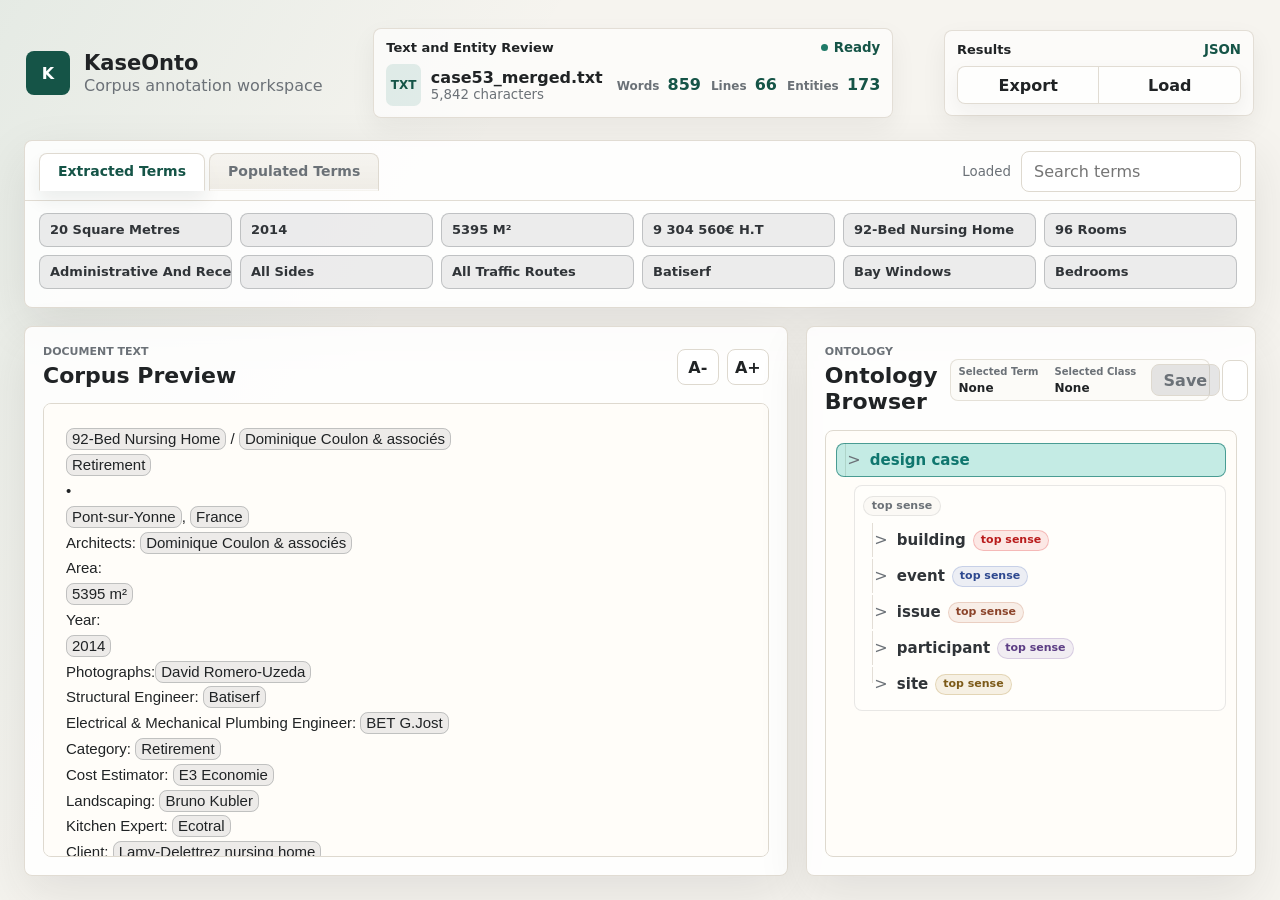
==== versions/v1_current_ui/index.html @ 256a2a34 "init" ====
<!doctype html>
<html lang="zh-Hant">
  <head>
    <meta charset="utf-8" />
    <meta name="viewport" content="width=device-width, initial-scale=1" />
    <title>KaseOnto Corpus Viewer</title>
    <link rel="stylesheet" href="./styles.css" />
  </head>
  <body>
    <main class="app-shell">
      <aside class="sidebar">
        <div class="brand">
          <div class="brand-main">
            <div class="brand-mark">K</div>
            <div>
              <h1>KaseOnto</h1>
              <p>Corpus annotation workspace</p>
            </div>
          </div>
          <div class="compact-review document-summary" aria-label="Document summary">
            <div class="compact-review-title">
              <span>Text and Entity Review</span>
              <small><i></i>Ready</small>
            </div>
            <div class="document-file">
              <span class="file-icon">TXT</span>
              <span>
                <strong id="file-name">case53_merged.txt</strong>
                <small id="file-meta">Preparing document</small>
              </span>
            </div>
            <div class="compact-stats">
              <span>Words <strong id="word-count">0</strong></span>
              <span>Lines <strong id="line-count">0</strong></span>
              <span>Entities <strong id="entity-count">0</strong></span>
            </div>
          </div>
          <div class="compact-review result-card" aria-label="Result actions">
            <div class="compact-review-title">
              <span>Results</span>
              <small>JSON</small>
            </div>
            <div class="result-actions">
              <button id="export-results" class="secondary-action" type="button">Export</button>
              <button id="load-results" class="secondary-action" type="button">Load</button>
              <input id="results-file" type="file" accept="application/json,.json" hidden />
            </div>
          </div>
        </div>

        <section class="panel entity-panel compact-entity-panel" aria-labelledby="entity-title">
          <div class="panel-heading">
            <div class="entity-tabs" role="tablist" aria-label="Entity list tabs">
              <button
                id="entity-title"
                class="entity-tab is-active"
                type="button"
                role="tab"
                aria-selected="true"
                data-tab="extracted"
              >
                Extracted Terms
              </button>
              <button
                class="entity-tab"
                type="button"
                role="tab"
                aria-selected="false"
                data-tab="populated"
              >
                Populated Terms
              </button>
            </div>
            <div class="entity-head-actions">
              <small id="corpus-status">Loading</small>
              <input id="entity-search" type="search" placeholder="Search terms" aria-label="Search entities" />
            </div>
          </div>
          <div id="entity-list" class="entity-list"></div>
          <div id="empty-terms" class="empty-terms" hidden>Populated Terms is empty for now.</div>
        </section>

        <div class="review-grid">
          <section class="reader-card" aria-labelledby="corpus-title">
            <div class="reader-toolbar">
              <div>
                <p class="eyebrow">Document text</p>
                <h2 id="corpus-title">Corpus Preview</h2>
              </div>
              <div class="reader-actions">
                <button id="decrease-font" class="icon-button" type="button" title="縮小文字">A-</button>
                <button id="increase-font" class="icon-button" type="button" title="放大文字">A+</button>
              </div>
            </div>
            <article id="corpus-text" class="corpus-text" tabindex="0">正在載入 corpus 文字...</article>
          </section>

          <section class="ontology-card" aria-labelledby="ontology-title">
            <div class="ontology-toolbar">
              <div>
                <p class="eyebrow">Ontology</p>
                <h2 id="ontology-title">Ontology Browser</h2>
              </div>
              <div class="ontology-selection" aria-label="Term to ontology mapping">
                <div class="mapping-item">
                  <span>Selected Term</span>
                  <strong id="selected-term-label">None</strong>
                </div>
                <div class="mapping-item">
                  <span>Selected Class</span>
                  <strong id="selected-class-label">None</strong>
                </div>
                <button id="save-population" class="save-population" type="button" disabled>Save</button>
              </div>
              <input
                id="ontology-search"
                type="search"
                placeholder="Search classes"
                aria-label="Search ontology classes"
              />
            </div>
            <div id="ontology-status" class="ontology-status">Loading ontology...</div>
            <div id="ontology-tree" class="ontology-tree" role="tree" aria-label="Ontology hierarchy"></div>
          </section>
        </div>
      </aside>

      <section class="workspace">
        <section class="panel workspace-note" aria-label="Workspace note">
          <p class="eyebrow">Review area</p>
          <h2>Term lists beside the reader</h2>
          <p>Use the left-side tabs to switch term lists while reading the corpus text below it.</p>
        </section>
      </section>
    </main>

    <script src="./app.js"></script>
  </body>
</html>
---- versions/v1_current_ui/styles.css ----
:root {
  color-scheme: light;
  --bg: #f6f4ef;
  --surface: #ffffff;
  --surface-soft: #faf8f4;
  --ink: #202325;
  --muted: #6b7177;
  --line: #ded9cf;
  --accent: #1f7a68;
  --accent-deep: #155447;
  --amber: #c57a28;
  --term-bg: rgba(78, 82, 86, 0.1);
  --term-border: rgba(78, 82, 86, 0.28);
  --term-hover-bg: rgba(57, 61, 65, 0.18);
  --term-hover-border: rgba(57, 61, 65, 0.54);
  --term-selected-bg: rgba(31, 122, 104, 0.26);
  --term-selected-border: rgba(21, 84, 71, 0.72);
  --shadow: 0 18px 50px rgba(35, 38, 40, 0.1);
  --radius: 8px;
  --reader-font-size: 15px;
}

* {
  box-sizing: border-box;
}

body {
  margin: 0;
  overflow: hidden;
  min-height: 100vh;
  background:
    linear-gradient(120deg, rgba(31, 122, 104, 0.08), transparent 32%),
    var(--bg);
  color: var(--ink);
  font-family:
    Inter, ui-sans-serif, system-ui, -apple-system, BlinkMacSystemFont, "Segoe UI",
    "Noto Sans TC", sans-serif;
}

button,
input {
  font: inherit;
}

.app-shell {
  display: grid;
  grid-template-columns: 1fr;
  gap: 24px;
  height: 100vh;
  min-height: 100vh;
  padding: 24px;
}

.sidebar {
  display: grid;
  grid-template-rows: auto 168px minmax(420px, 1fr);
  gap: 18px;
  height: calc(100vh - 48px);
  min-height: calc(100vh - 48px);
}

.brand {
  display: flex;
  align-items: center;
  justify-content: space-between;
  gap: 14px;
  padding: 4px 2px;
}

.brand-main {
  display: flex;
  align-items: center;
  gap: 14px;
  min-width: 0;
  flex: 0 1 auto;
}

.compact-review {
  flex: 1;
  min-width: 310px;
  max-width: 520px;
  border: 1px solid rgba(222, 217, 207, 0.85);
  border-radius: 8px;
  background: rgba(255, 255, 255, 0.64);
  padding: 11px 12px;
  box-shadow: 0 10px 26px rgba(35, 38, 40, 0.06);
}

.document-summary {
  display: grid;
  grid-template-columns: minmax(180px, 1fr) auto;
  gap: 9px 14px;
}

.document-summary .compact-review-title {
  grid-column: 1 / -1;
}

.document-file {
  display: flex;
  min-width: 0;
  align-items: center;
  gap: 10px;
}

.document-file strong,
.document-file small {
  display: block;
}

.document-file strong {
  overflow: hidden;
  text-overflow: ellipsis;
  white-space: nowrap;
}

.compact-review-title,
.compact-stats {
  display: flex;
  align-items: center;
  justify-content: space-between;
  gap: 10px;
}

.compact-review-title span {
  font-size: 13px;
  font-weight: 800;
}

.compact-review-title small {
  display: inline-flex;
  align-items: center;
  gap: 6px;
  color: var(--accent-deep);
  font-weight: 800;
}

.compact-review-title i {
  width: 7px;
  height: 7px;
  border-radius: 50%;
  background: var(--accent);
}

.compact-stats {
  justify-content: start;
  margin-top: 0;
}

.compact-stats span {
  color: var(--muted);
  font-size: 12px;
  font-weight: 700;
}

.compact-stats strong {
  margin-left: 4px;
  color: var(--accent-deep);
  font-size: 16px;
  line-height: 1;
}

.result-actions {
  display: flex;
  align-items: center;
  overflow: hidden;
  border: 1px solid rgba(222, 217, 207, 0.9);
  border-radius: 8px;
  background: rgba(255, 255, 255, 0.68);
  box-shadow: 0 8px 20px rgba(35, 38, 40, 0.055);
}

.result-card {
  display: flex;
  flex: 0 0 310px;
  max-width: 310px;
  flex-direction: column;
  justify-content: space-between;
}

.result-card .compact-review-title {
  margin-bottom: 9px;
}

.result-card .result-actions {
  width: 100%;
}

.result-card .secondary-action {
  flex: 1;
}

.brand-mark {
  display: grid;
  width: 44px;
  height: 44px;
  place-items: center;
  border-radius: 8px;
  background: var(--accent-deep);
  color: white;
  font-weight: 800;
}

h1,
h2,
p {
  margin: 0;
}

.brand h1 {
  font-size: 21px;
  line-height: 1.15;
}

.brand p,
small,
.eyebrow {
  color: var(--muted);
}

.eyebrow {
  margin-bottom: 5px;
  font-size: 11px;
  font-weight: 800;
  letter-spacing: 0;
  text-transform: uppercase;
}

.panel,
.reader-card,
.ontology-card,
.metric {
  border: 1px solid rgba(222, 217, 207, 0.9);
  border-radius: var(--radius);
  background: rgba(255, 255, 255, 0.86);
  box-shadow: var(--shadow);
}

.panel-heading,
.reader-toolbar,
.topbar {
  display: flex;
  align-items: center;
  justify-content: space-between;
  gap: 16px;
}

.panel-heading {
  margin-bottom: 12px;
}

.panel-heading > span {
  font-weight: 800;
}

.file-row {
  display: flex;
  align-items: center;
  gap: 12px;
  border: 1px solid var(--line);
  border-radius: 8px;
  background: var(--surface-soft);
  color: var(--ink);
  padding: 12px;
  text-align: left;
  cursor: default;
}

.file-row:hover {
  border-color: rgba(31, 122, 104, 0.36);
  background: rgba(31, 122, 104, 0.07);
}

.compact-file {
  width: 250px;
  min-width: 220px;
  background: rgba(255, 255, 255, 0.78);
  box-shadow: 0 10px 28px rgba(35, 38, 40, 0.08);
}

.file-icon {
  display: grid;
  width: 42px;
  height: 42px;
  place-items: center;
  border-radius: 7px;
  background: rgba(31, 122, 104, 0.12);
  color: var(--accent-deep);
  font-size: 12px;
  font-weight: 900;
}

.file-row strong,
.file-row small {
  display: block;
}

.file-row strong {
  overflow: hidden;
  text-overflow: ellipsis;
  white-space: nowrap;
}

.review-grid {
  display: grid;
  grid-template-columns: minmax(0, 62%) minmax(340px, 1fr);
  gap: 18px;
  height: 100%;
  min-height: 0;
}

.reader-card,
.ontology-card {
  display: flex;
  min-height: 0;
  flex-direction: column;
  padding: 18px;
}

.reader-toolbar,
.ontology-toolbar {
  flex: 0 0 auto;
  padding-bottom: 14px;
}

.reader-toolbar h2,
.topbar h2,
.ontology-toolbar h2 {
  font-size: 22px;
  line-height: 1.2;
}

.ontology-toolbar {
  display: flex;
  align-items: center;
  justify-content: space-between;
  gap: 12px;
}

.ontology-selection {
  display: grid;
  grid-template-columns: minmax(88px, 1fr) minmax(88px, 1fr) auto;
  gap: 8px;
  align-items: center;
  flex: 1;
  min-width: 260px;
  min-height: 42px;
  border: 1px solid rgba(222, 217, 207, 0.78);
  border-radius: 8px;
  background: rgba(250, 248, 244, 0.58);
  padding: 4px 6px 4px 8px;
}

.ontology-selection .mapping-item span {
  font-size: 10px;
}

.ontology-selection .mapping-item strong {
  font-size: 12px;
}

#ontology-search {
  width: min(210px, 44%);
  border: 1px solid var(--line);
  border-radius: 8px;
  background: white;
  padding: 10px 12px;
  outline: none;
}

#ontology-search:focus {
  border-color: var(--accent);
  box-shadow: 0 0 0 3px rgba(31, 122, 104, 0.12);
}

.mapping-item {
  min-width: 0;
}

.mapping-item span {
  display: block;
  color: var(--muted);
  font-size: 11px;
  font-weight: 800;
}

.mapping-item strong {
  display: block;
  overflow: hidden;
  margin-top: 4px;
  color: var(--ink);
  font-size: 13px;
  text-overflow: ellipsis;
  white-space: nowrap;
}

.save-population {
  min-height: 32px;
  border: 1px solid rgba(21, 84, 71, 0.36);
  border-radius: 8px;
  background: var(--accent-deep);
  color: white;
  padding: 5px 12px;
  font-weight: 850;
  cursor: pointer;
}

.save-population:disabled {
  border-color: var(--line);
  background: rgba(78, 82, 86, 0.14);
  color: var(--muted);
  cursor: not-allowed;
}

.secondary-action {
  min-height: 36px;
  border: 0;
  border-radius: 0;
  background: transparent;
  color: var(--ink);
  padding: 8px 13px;
  font-weight: 800;
  cursor: pointer;
}

.result-actions .secondary-action + .secondary-action {
  border-left: 1px solid rgba(222, 217, 207, 0.9);
}

.secondary-action:hover {
  background: rgba(31, 122, 104, 0.09);
  color: var(--accent-deep);
}

.reader-actions {
  display: flex;
  gap: 8px;
}

.icon-button {
  width: 42px;
  height: 36px;
  border: 1px solid var(--line);
  border-radius: 8px;
  background: white;
  color: var(--ink);
  font-weight: 800;
  cursor: pointer;
}

.icon-button:hover {
  border-color: var(--accent);
  color: var(--accent-deep);
}

.corpus-text {
  flex: 1;
  min-height: 0;
  overflow: auto;
  border: 1px solid var(--line);
  border-radius: 8px;
  background: #fffdf9;
  padding: 22px;
  font-family: "Segoe UI", "Noto Sans TC", sans-serif;
  font-size: var(--reader-font-size);
  line-height: 1.72;
  white-space: pre-wrap;
}

.ontology-status {
  margin-bottom: 10px;
  border: 1px solid rgba(222, 217, 207, 0.76);
  border-radius: 8px;
  background: rgba(250, 248, 244, 0.7);
  color: var(--muted);
  padding: 9px 11px;
  font-size: 13px;
  font-weight: 700;
}

.ontology-status.is-loaded {
  color: var(--accent-deep);
}

.ontology-status.is-error {
  border-color: rgba(164, 70, 52, 0.32);
  background: rgba(164, 70, 52, 0.08);
  color: #7b3226;
}

.ontology-tree {
  flex: 1;
  min-height: 0;
  overflow: auto;
  overflow-anchor: none;
  border: 1px solid var(--line);
  border-radius: 8px;
  background: #fffdf9;
  padding: 10px;
}

.ontology-node {
  position: relative;
  --branch-bg: rgba(78, 82, 86, 0.08);
  --branch-border: rgba(78, 82, 86, 0.2);
  --branch-strong-bg: rgba(78, 82, 86, 0.18);
  --branch-strong-border: rgba(78, 82, 86, 0.42);
  --branch-ink: #44494e;
  --branch-chip-bg: rgba(78, 82, 86, 0.08);
  --branch-chip-border: rgba(78, 82, 86, 0.16);
}

.ontology-node.branch-design-case {
  --branch-bg: rgba(20, 184, 166, 0.12);
  --branch-border: rgba(20, 184, 166, 0.34);
  --branch-strong-bg: rgba(20, 184, 166, 0.25);
  --branch-strong-border: rgba(15, 118, 110, 0.68);
  --branch-ink: #0f766e;
  --branch-chip-bg: rgba(20, 184, 166, 0.11);
  --branch-chip-border: rgba(20, 184, 166, 0.26);
}

.ontology-node.branch-building {
  --branch-bg: rgba(220, 38, 38, 0.11);
  --branch-border: rgba(220, 38, 38, 0.3);
  --branch-strong-bg: rgba(220, 38, 38, 0.23);
  --branch-strong-border: rgba(185, 28, 28, 0.62);
  --branch-ink: #b91c1c;
  --branch-chip-bg: rgba(220, 38, 38, 0.1);
  --branch-chip-border: rgba(220, 38, 38, 0.24);
}

.ontology-node.branch-event {
  --branch-bg: rgba(70, 103, 184, 0.11);
  --branch-border: rgba(70, 103, 184, 0.28);
  --branch-strong-bg: rgba(70, 103, 184, 0.22);
  --branch-strong-border: rgba(45, 72, 143, 0.56);
  --branch-ink: #2d488f;
  --branch-chip-bg: rgba(70, 103, 184, 0.1);
  --branch-chip-border: rgba(70, 103, 184, 0.22);
}

.ontology-node.branch-issue {
  --branch-bg: rgba(183, 96, 62, 0.12);
  --branch-border: rgba(183, 96, 62, 0.3);
  --branch-strong-bg: rgba(183, 96, 62, 0.23);
  --branch-strong-border: rgba(139, 68, 42, 0.58);
  --branch-ink: #8b442a;
  --branch-chip-bg: rgba(183, 96, 62, 0.1);
  --branch-chip-border: rgba(183, 96, 62, 0.22);
}

.ontology-node.branch-participant {
  --branch-bg: rgba(123, 88, 166, 0.11);
  --branch-border: rgba(123, 88, 166, 0.28);
  --branch-strong-bg: rgba(123, 88, 166, 0.22);
  --branch-strong-border: rgba(92, 61, 132, 0.56);
  --branch-ink: #5c3d84;
  --branch-chip-bg: rgba(123, 88, 166, 0.1);
  --branch-chip-border: rgba(123, 88, 166, 0.22);
}

.ontology-node.branch-site {
  --branch-bg: rgba(169, 126, 37, 0.13);
  --branch-border: rgba(169, 126, 37, 0.3);
  --branch-strong-bg: rgba(169, 126, 37, 0.24);
  --branch-strong-border: rgba(124, 90, 24, 0.58);
  --branch-ink: #7c5a18;
  --branch-chip-bg: rgba(169, 126, 37, 0.11);
  --branch-chip-border: rgba(169, 126, 37, 0.24);
}

.ontology-node::before {
  content: "";
  position: absolute;
  top: 0;
  bottom: 0;
  left: calc(var(--depth) * 18px + 9px);
  border-left: 1px solid rgba(222, 217, 207, 0.86);
}

.ontology-node:last-child::before {
  bottom: 18px;
}

.ontology-cluster {
  margin: 8px 0 10px;
  margin-left: calc(var(--depth) * 18px);
  border: 1px solid rgba(78, 82, 86, 0.13);
  border-radius: 8px;
  background: rgba(255, 255, 255, 0.34);
  padding: 8px 8px 7px;
}

.ontology-cluster-heading {
  display: inline-flex;
  margin: -2px 0 5px;
  border: 1px solid rgba(78, 82, 86, 0.12);
  border-radius: 999px;
  background: rgba(250, 248, 244, 0.8);
  color: var(--muted);
  padding: 2px 8px;
  font-size: 11px;
  font-weight: 850;
  line-height: 1.3;
}

.ontology-cluster .ontology-row {
  margin-left: 0;
}

.ontology-cluster .ontology-node::before {
  left: 9px;
}

.ontology-row {
  position: relative;
  display: flex;
  align-items: center;
  gap: 7px;
  min-height: 34px;
  margin: 2px 0;
  margin-left: calc(var(--depth) * 18px);
  border: 1px solid transparent;
  border-radius: 8px;
  color: #303438;
  padding: 5px 8px;
  cursor: pointer;
  transition:
    background 140ms ease,
    border-color 140ms ease,
    color 140ms ease;
}

.ontology-row:hover,
.ontology-row.is-match {
  border-color: var(--branch-border);
  background: var(--branch-bg);
}

.ontology-row.is-selected {
  border-color: var(--branch-strong-border);
  background: var(--branch-strong-bg);
  color: var(--branch-ink);
}

.ontology-node.is-path-node .ontology-row {
  border-color: var(--branch-border);
  background: color-mix(in srgb, var(--branch-bg) 58%, transparent);
  color: var(--branch-ink);
}

.ontology-tree.is-transitioning .ontology-node {
  animation: ontology-row-drop 520ms cubic-bezier(0.16, 0.78, 0.2, 1) both;
  animation-delay: calc(min(var(--depth), 8) * 52ms);
}

@keyframes ontology-row-drop {
  from {
    opacity: 0;
    transform: translateY(-18px) scaleY(0.94);
    transform-origin: top;
  }

  to {
    opacity: 1;
    transform: translateY(0);
  }
}

.ontology-caret {
  display: grid;
  width: 18px;
  height: 18px;
  flex: 0 0 18px;
  place-items: center;
  border: 0;
  border-radius: 5px;
  background: transparent;
  color: var(--muted);
  cursor: pointer;
  line-height: 1;
  padding: 0;
}

.ontology-caret:hover {
  background: rgba(78, 82, 86, 0.1);
  color: var(--ink);
}

.ontology-caret.is-empty {
  cursor: default;
  visibility: hidden;
}

.ontology-label {
  min-width: 0;
  overflow: hidden;
  text-overflow: ellipsis;
  white-space: nowrap;
  font-size: 15px;
  font-weight: 750;
}

.relation-chip {
  flex: 0 0 auto;
  border: 1px solid var(--branch-chip-border);
  border-radius: 999px;
  background: var(--branch-chip-bg);
  color: var(--branch-ink);
  padding: 2px 7px;
  font-size: 11px;
  font-weight: 800;
  line-height: 1.35;
}

.ontology-children[hidden] {
  display: none;
}

.term-frame {
  border: 1px solid var(--term-border);
  border-radius: 8px;
  background: var(--term-bg);
  transition:
    background 140ms ease,
    border-color 140ms ease,
    box-shadow 140ms ease,
    color 140ms ease;
}

.term-frame.branch-building {
  --term-bg: rgba(220, 38, 38, 0.12);
  --term-border: rgba(220, 38, 38, 0.32);
  --term-selected-bg: rgba(220, 38, 38, 0.27);
  --term-selected-border: rgba(185, 28, 28, 0.78);
}

.term-frame.branch-design-case {
  --term-bg: rgba(20, 184, 166, 0.13);
  --term-border: rgba(20, 184, 166, 0.34);
  --term-selected-bg: rgba(20, 184, 166, 0.28);
  --term-selected-border: rgba(15, 118, 110, 0.78);
}

.term-frame.branch-event {
  --term-bg: rgba(70, 103, 184, 0.12);
  --term-border: rgba(70, 103, 184, 0.3);
  --term-selected-bg: rgba(70, 103, 184, 0.26);
  --term-selected-border: rgba(45, 72, 143, 0.72);
}

.term-frame.branch-issue {
  --term-bg: rgba(183, 96, 62, 0.13);
  --term-border: rgba(183, 96, 62, 0.32);
  --term-selected-bg: rgba(183, 96, 62, 0.27);
  --term-selected-border: rgba(139, 68, 42, 0.74);
}

.term-frame.branch-participant {
  --term-bg: rgba(123, 88, 166, 0.12);
  --term-border: rgba(123, 88, 166, 0.3);
  --term-selected-bg: rgba(123, 88, 166, 0.26);
  --term-selected-border: rgba(92, 61, 132, 0.72);
}

.term-frame.branch-site {
  --term-bg: rgba(169, 126, 37, 0.14);
  --term-border: rgba(169, 126, 37, 0.34);
  --term-selected-bg: rgba(169, 126, 37, 0.28);
  --term-selected-border: rgba(124, 90, 24, 0.74);
}

.term-frame.is-hovered,
.term-frame:hover {
  border-color: var(--term-hover-border);
  background: var(--term-hover-bg);
  box-shadow: 0 0 0 3px rgba(57, 61, 65, 0.1);
}

.term-frame.is-selected {
  border-color: var(--term-selected-border);
  background: var(--term-selected-bg);
  color: var(--accent-deep);
  box-shadow: 0 0 0 3px rgba(31, 122, 104, 0.15);
}

.corpus-entity {
  display: inline;
  box-decoration-break: clone;
  -webkit-box-decoration-break: clone;
  padding: 1px 5px 2px;
  cursor: pointer;
}

.corpus-entity:focus-visible,
.entity-chip:focus-visible {
  outline: 3px solid rgba(31, 122, 104, 0.22);
  outline-offset: 2px;
}

.workspace {
  display: none;
  grid-template-rows: 1fr;
  gap: 18px;
  height: calc(100vh - 48px);
  min-width: 0;
  min-height: 0;
}

.entity-panel {
  display: flex;
  flex-direction: column;
  min-height: 0;
  padding: 18px;
}

.compact-entity-panel {
  padding: 10px 14px 14px;
}

.entity-panel .panel-heading {
  align-items: center;
  border-bottom: 1px solid rgba(222, 217, 207, 0.9);
  gap: 12px;
  margin: 0 -14px 12px;
  padding: 0 14px 8px;
}

.entity-tabs {
  display: flex;
  align-items: end;
  gap: 4px;
  min-width: 0;
}

.entity-tab {
  position: relative;
  min-height: 38px;
  border: 1px solid rgba(222, 217, 207, 0.95);
  border-bottom-color: transparent;
  border-radius: 8px 8px 0 0;
  background:
    linear-gradient(180deg, rgba(255, 255, 255, 0.96), rgba(246, 244, 239, 0.92));
  color: var(--accent-deep);
  padding: 9px 18px 10px;
  font-size: 14px;
  font-weight: 850;
  line-height: 1;
  box-shadow: 0 -1px 0 rgba(255, 255, 255, 0.75) inset;
  cursor: default;
}

.entity-tab.is-active {
  background: rgba(255, 255, 255, 0.96);
  box-shadow: 0 10px 18px rgba(35, 38, 40, 0.07);
}

.entity-tab:not(.is-active) {
  background:
    linear-gradient(180deg, rgba(244, 242, 237, 0.82), rgba(232, 228, 219, 0.7));
  color: var(--muted);
}

.entity-tab:not(.is-active):hover {
  background: rgba(31, 122, 104, 0.08);
  color: var(--accent-deep);
}

.entity-head-actions {
  display: flex;
  align-items: center;
  gap: 10px;
}

#entity-search {
  width: 220px;
  border: 1px solid var(--line);
  border-radius: 8px;
  background: white;
  padding: 10px 12px;
  outline: none;
}

#entity-search:focus {
  border-color: var(--accent);
  box-shadow: 0 0 0 3px rgba(31, 122, 104, 0.12);
}

#entity-search:disabled {
  background: rgba(246, 244, 239, 0.72);
  color: var(--muted);
}

.entity-list {
  display: grid;
  grid-template-columns: repeat(auto-fill, minmax(170px, 1fr));
  gap: 8px;
  flex: 1;
  min-height: 0;
  overflow: auto;
  padding-right: 4px;
}

.empty-terms {
  display: grid;
  flex: 1;
  min-height: 0;
  place-items: center;
  border: 1px dashed rgba(78, 82, 86, 0.22);
  border-radius: 8px;
  background: rgba(250, 248, 244, 0.58);
  color: var(--muted);
  font-size: 13px;
  font-weight: 700;
}

.empty-terms[hidden],
.entity-list[hidden] {
  display: none;
}

.entity-chip {
  position: relative;
  display: flex;
  align-items: center;
  justify-content: space-between;
  gap: 8px;
  height: 34px;
  min-height: 34px;
  overflow: hidden;
  padding: 8px 10px;
  color: #303438;
  font-size: 13px;
  font-weight: 700;
  line-height: 1.3;
  text-overflow: ellipsis;
  white-space: nowrap;
  cursor: pointer;
}

.entity-chip.has-ontology {
  padding-right: 70px;
}

.entity-class-tag {
  position: absolute;
  top: 3px;
  right: 6px;
  overflow: hidden;
  border: 1px solid currentColor;
  border-radius: 999px;
  opacity: 0.58;
  padding: 1px 5px;
  font-size: 9px;
  font-weight: 850;
  line-height: 1;
  pointer-events: none;
  text-overflow: ellipsis;
  white-space: nowrap;
}

.workspace-note {
  padding: 18px;
  align-self: start;
  box-shadow: none;
}

.workspace-note h2 {
  margin-bottom: 8px;
  font-size: 20px;
}

.workspace-note p:last-child {
  color: var(--muted);
  line-height: 1.6;
}

.entity-chip mark {
  border-radius: 3px;
  background: rgba(197, 122, 40, 0.24);
  color: inherit;
  padding: 0 2px;
}

@media (max-width: 980px) {
  .app-shell {
    grid-template-columns: 1fr;
  }

  .sidebar {
    height: auto;
    min-height: auto;
  }

  body {
    overflow: auto;
  }

  .review-grid {
    grid-template-columns: 1fr;
  }

  .reader-card {
    height: 520px;
    min-height: 520px;
  }

  .ontology-card {
    height: 520px;
    min-height: 520px;
  }

  .entity-list {
    max-height: none;
  }
}

@media (max-width: 520px) {
  .app-shell {
    padding: 14px;
  }

  .panel-heading,
  .reader-toolbar,
  .topbar,
  .brand {
    align-items: stretch;
    flex-direction: column;
  }

  .compact-file {
    width: 100%;
    min-width: 0;
  }

  .compact-review {
    width: 100%;
    max-width: none;
    min-width: 0;
  }

  .entity-head-actions {
    align-items: stretch;
    flex-direction: column;
  }

  #entity-search {
    width: 100%;
  }

  .ontology-toolbar {
    align-items: stretch;
    flex-direction: column;
  }

  .ontology-selection {
    min-width: 0;
  }

  #ontology-search {
    width: 100%;
  }
}
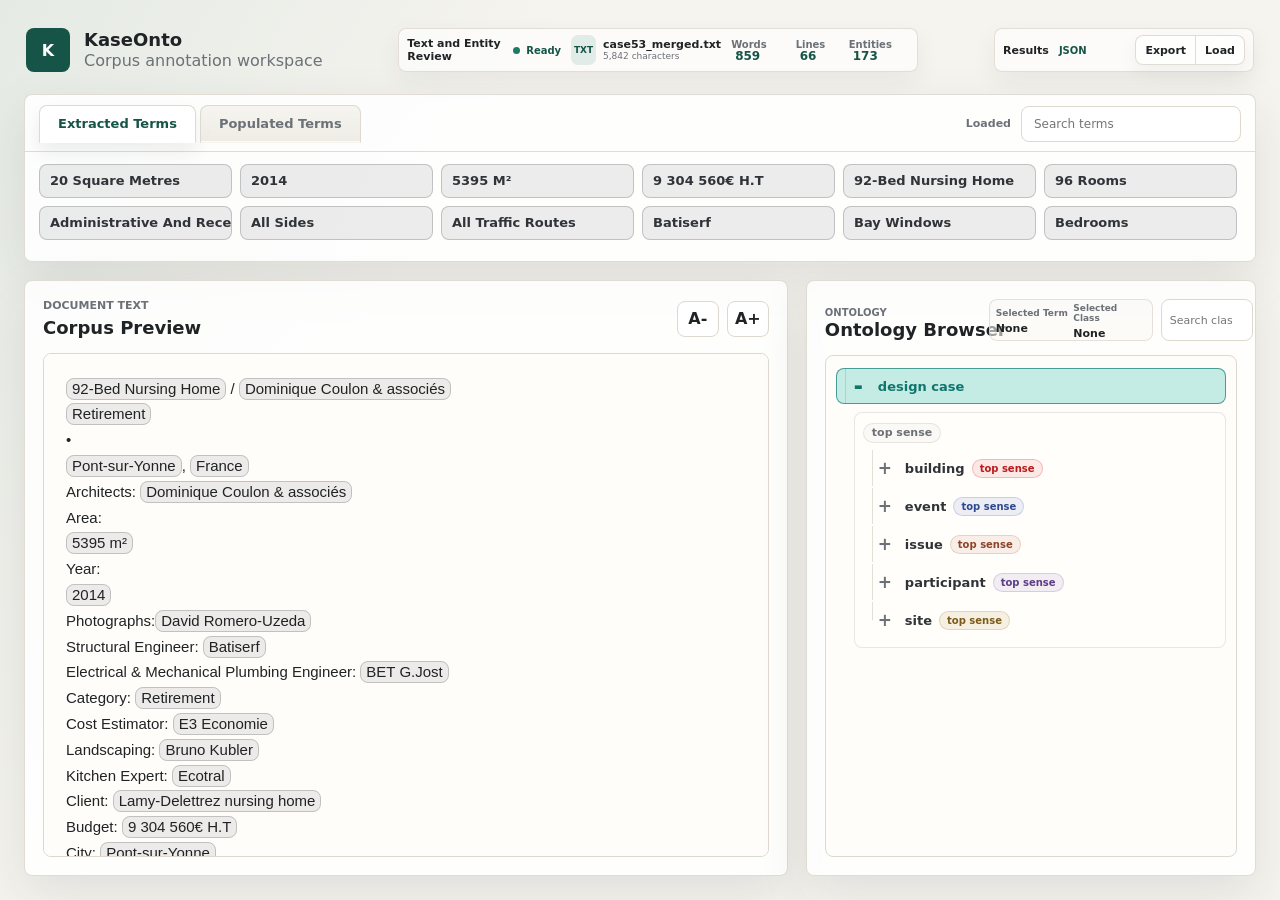
==== commit 0608bfae: "CHECKER FINISH" ====
--- a/versions/v1_current_ui/index.html
+++ b/versions/v1_current_ui/index.html
@@ -97,7 +97,7 @@
 
           <section class="ontology-card" aria-labelledby="ontology-title">
             <div class="ontology-toolbar">
-              <div>
+              <div class="ontology-title-group">
                 <p class="eyebrow">Ontology</p>
                 <h2 id="ontology-title">Ontology Browser</h2>
               </div>
@@ -110,7 +110,6 @@
                   <span>Selected Class</span>
                   <strong id="selected-class-label">None</strong>
                 </div>
-                <button id="save-population" class="save-population" type="button" disabled>Save</button>
               </div>
               <input
                 id="ontology-search"
--- a/versions/v1_current_ui/styles.css
+++ b/versions/v1_current_ui/styles.css
@@ -18,6 +18,7 @@
   --shadow: 0 18px 50px rgba(35, 38, 40, 0.1);
   --radius: 8px;
   --reader-font-size: 15px;
+  --ontology-toolbar-control-height: 42px;
 }
 
 * {
@@ -77,30 +78,32 @@
 
 .compact-review {
   flex: 1;
-  min-width: 310px;
+  min-width: 260px;
   max-width: 520px;
   border: 1px solid rgba(222, 217, 207, 0.85);
   border-radius: 8px;
   background: rgba(255, 255, 255, 0.64);
-  padding: 11px 12px;
+  /* 壓低最上方摘要卡片高度，讓它接近 KaseOnto 品牌區的視覺高度。 */
+  padding: 6px 8px;
   box-shadow: 0 10px 26px rgba(35, 38, 40, 0.06);
 }
 
 .document-summary {
   display: grid;
-  grid-template-columns: minmax(180px, 1fr) auto;
-  gap: 9px 14px;
+  grid-template-columns: minmax(104px, auto) minmax(150px, 1fr) auto;
+  align-items: center;
+  gap: 6px 10px;
 }
 
 .document-summary .compact-review-title {
-  grid-column: 1 / -1;
+  grid-column: auto;
 }
 
 .document-file {
   display: flex;
   min-width: 0;
   align-items: center;
-  gap: 10px;
+  gap: 7px;
 }
 
 .document-file strong,
@@ -112,6 +115,13 @@
   overflow: hidden;
   text-overflow: ellipsis;
   white-space: nowrap;
+  font-size: 11px;
+  line-height: 1.15;
+}
+
+.document-file small {
+  font-size: 9px;
+  line-height: 1.15;
 }
 
 .compact-review-title,
@@ -122,8 +132,9 @@
   gap: 10px;
 }
 
+/* 控制頁面摘要卡片的小標題字級，讓上方資訊列維持輕量。 */
 .compact-review-title span {
-  font-size: 13px;
+  font-size: 11px;
   font-weight: 800;
 }
 
@@ -132,6 +143,7 @@
   align-items: center;
   gap: 6px;
   color: var(--accent-deep);
+  font-size: 10px;
   font-weight: 800;
 }
 
@@ -149,14 +161,14 @@
 
 .compact-stats span {
   color: var(--muted);
-  font-size: 12px;
+  font-size: 10px;
   font-weight: 700;
 }
 
 .compact-stats strong {
   margin-left: 4px;
   color: var(--accent-deep);
-  font-size: 16px;
+  font-size: 12px;
   line-height: 1;
 }
 
@@ -172,22 +184,37 @@
 
 .result-card {
   display: flex;
-  flex: 0 0 310px;
-  max-width: 310px;
-  flex-direction: column;
+  flex: 0 0 240px;
+  max-width: 240px;
+  align-items: center;
   justify-content: space-between;
+  gap: 8px;
+}
+
+/* 只縮小最上方文件摘要的 TXT 小圖示，不影響其他檔案列樣式。 */
+.document-file .file-icon {
+  width: 30px;
+  height: 30px;
+  font-size: 9px;
 }
 
 .result-card .compact-review-title {
-  margin-bottom: 9px;
+  margin-bottom: 0;
 }
 
 .result-card .result-actions {
-  width: 100%;
+  width: auto;
 }
 
 .result-card .secondary-action {
   flex: 1;
+}
+
+/* 只縮小最上方 Results 按鈕，保留外框與左右分隔線。 */
+.result-actions .secondary-action {
+  min-height: 28px;
+  padding: 5px 9px;
+  font-size: 11px;
 }
 
 .brand-mark {
@@ -207,8 +234,9 @@
   margin: 0;
 }
 
+/* 控制主要品牌標題字級，避免壓過實際 review 工作區。 */
 .brand h1 {
-  font-size: 21px;
+  font-size: 18px;
   line-height: 1.15;
 }
 
@@ -250,6 +278,7 @@
 }
 
 .panel-heading > span {
+  font-size: 13px;
   font-weight: 800;
 }
 
@@ -323,48 +352,90 @@
   padding-bottom: 14px;
 }
 
+/* 控制主要區塊標題字級，讓 reader 與 ontology 面板更適合密集閱讀。 */
 .reader-toolbar h2,
 .topbar h2,
 .ontology-toolbar h2 {
-  font-size: 22px;
+  font-size: 18px;
   line-height: 1.2;
 }
 
 .ontology-toolbar {
-  display: flex;
-  align-items: center;
-  justify-content: space-between;
-  gap: 12px;
+  position: relative;
+  display: grid;
+  grid-template-columns: minmax(156px, 1fr) 164px 92px;
+  align-items: end;
+  gap: 8px;
+}
+
+.ontology-title-group {
+  display: flex;
+  flex-direction: column;
+  align-items: flex-start;
+  gap: 2px;
+  min-width: 0;
+  max-width: 156px;
+}
+
+.ontology-title-group .eyebrow {
+  margin-bottom: 0;
+  font-size: 10px;
+}
+
+.ontology-title-group .eyebrow,
+.ontology-title-group h2 {
+  white-space: nowrap;
+}
+
+.ontology-title-group h2 {
+  /* 讓 Ontology Browser 標題與 Corpus Preview 使用相同的視覺層級。 */
+  font-size: 18px;
+  line-height: 1.15;
 }
 
 .ontology-selection {
+  /* 讓已選 term/class 區塊成為 toolbar 的固定欄位，位置與標題底線對齊。 */
   display: grid;
-  grid-template-columns: minmax(88px, 1fr) minmax(88px, 1fr) auto;
-  gap: 8px;
-  align-items: center;
-  flex: 1;
-  min-width: 260px;
-  min-height: 42px;
+  grid-template-columns: minmax(70px, 1fr) minmax(70px, 1fr);
+  gap: 5px;
+  align-items: center;
+  position: static;
+  grid-column: 2;
+  grid-row: 1;
+  width: 164px;
+  min-width: 164px;
+  max-width: 164px;
+  justify-self: end;
+  align-self: end;
+  height: var(--ontology-toolbar-control-height);
+  min-height: var(--ontology-toolbar-control-height);
   border: 1px solid rgba(222, 217, 207, 0.78);
   border-radius: 8px;
   background: rgba(250, 248, 244, 0.58);
-  padding: 4px 6px 4px 8px;
+  padding: 3px 6px;
 }
 
 .ontology-selection .mapping-item span {
-  font-size: 10px;
+  font-size: 9px;
 }
 
 .ontology-selection .mapping-item strong {
-  font-size: 12px;
+  font-size: 11px;
 }
 
 #ontology-search {
-  width: min(210px, 44%);
+  /* 讓 Search classes 與 selected term/class 的邊框高度一致。 */
+  grid-column: 3;
+  grid-row: 1;
+  width: 92px;
+  height: var(--ontology-toolbar-control-height);
+  justify-self: end;
+  align-self: end;
   border: 1px solid var(--line);
   border-radius: 8px;
   background: white;
-  padding: 10px 12px;
+  padding: 8px 8px;
+  font-size: 11px;
   outline: none;
 }
 
@@ -618,13 +689,13 @@
   display: flex;
   align-items: center;
   gap: 7px;
-  min-height: 34px;
+  min-height: 31px;
   margin: 2px 0;
   margin-left: calc(var(--depth) * 18px);
   border: 1px solid transparent;
   border-radius: 8px;
   color: #303438;
-  padding: 5px 8px;
+  padding: 4px 76px 4px 8px;
   cursor: pointer;
   transition:
     background 140ms ease,
@@ -650,6 +721,28 @@
   color: var(--branch-ink);
 }
 
+.ontology-row-save {
+  position: absolute;
+  right: 7px;
+  top: 50%;
+  min-height: 30px;
+  border-radius: 6px;
+  padding: 5px 20px;
+  font-size: 16px;
+  opacity: 0;
+  pointer-events: none;
+  transform: translateY(-50%) translateX(4px);
+  transition:
+    opacity 140ms ease,
+    transform 140ms ease;
+}
+
+.ontology-row.is-save-ready .ontology-row-save {
+  opacity: 1;
+  pointer-events: auto;
+  transform: translateY(-50%);
+}
+
 .ontology-tree.is-transitioning .ontology-node {
   animation: ontology-row-drop 520ms cubic-bezier(0.16, 0.78, 0.2, 1) both;
   animation-delay: calc(min(var(--depth), 8) * 52ms);
@@ -670,15 +763,17 @@
 
 .ontology-caret {
   display: grid;
-  width: 18px;
-  height: 18px;
-  flex: 0 0 18px;
+  width: 26px;
+  height: 26px;
+  flex: 0 0 26px;
   place-items: center;
   border: 0;
   border-radius: 5px;
   background: transparent;
   color: var(--muted);
   cursor: pointer;
+  font-size: 17px;
+  font-weight: 850;
   line-height: 1;
   padding: 0;
 }
@@ -686,6 +781,12 @@
 .ontology-caret:hover {
   background: rgba(78, 82, 86, 0.1);
   color: var(--ink);
+}
+
+.ontology-caret.is-collapse {
+  color: var(--branch-ink);
+  font-size: 20px;
+  font-weight: 950;
 }
 
 .ontology-caret.is-empty {
@@ -698,8 +799,8 @@
   overflow: hidden;
   text-overflow: ellipsis;
   white-space: nowrap;
-  font-size: 15px;
-  font-weight: 750;
+  font-size: 13px;
+  font-weight: 740;
 }
 
 .relation-chip {
@@ -709,7 +810,7 @@
   background: var(--branch-chip-bg);
   color: var(--branch-ink);
   padding: 2px 7px;
-  font-size: 11px;
+  font-size: 10px;
   font-weight: 800;
   line-height: 1.35;
 }
@@ -844,7 +945,7 @@
     linear-gradient(180deg, rgba(255, 255, 255, 0.96), rgba(246, 244, 239, 0.92));
   color: var(--accent-deep);
   padding: 9px 18px 10px;
-  font-size: 14px;
+  font-size: 13px;
   font-weight: 850;
   line-height: 1;
   box-shadow: 0 -1px 0 rgba(255, 255, 255, 0.75) inset;
@@ -873,12 +974,21 @@
   gap: 10px;
 }
 
+/* 控制 entity 工具列右上角狀態文字，避免 Loaded 比 tab 標題更搶眼。 */
+#corpus-status {
+  font-size: 11px;
+  font-weight: 700;
+  line-height: 1.2;
+}
+
 #entity-search {
   width: 220px;
   border: 1px solid var(--line);
   border-radius: 8px;
   background: white;
   padding: 10px 12px;
+  /* 只縮小搜尋框文字，不更動輸入框的邊框、寬度或內距。 */
+  font-size: 12px;
   outline: none;
 }
 
@@ -968,7 +1078,7 @@
 
 .workspace-note h2 {
   margin-bottom: 8px;
-  font-size: 20px;
+  font-size: 17px;
 }
 
 .workspace-note p:last-child {
@@ -1051,14 +1161,22 @@
 
   .ontology-toolbar {
     align-items: stretch;
-    flex-direction: column;
+    grid-template-columns: 1fr;
+    gap: 10px;
   }
 
   .ontology-selection {
+    grid-column: 1;
+    grid-row: auto;
+    width: 100%;
+    max-width: none;
     min-width: 0;
+    justify-self: stretch;
   }
 
   #ontology-search {
+    grid-column: 1;
+    grid-row: auto;
     width: 100%;
   }
 }
